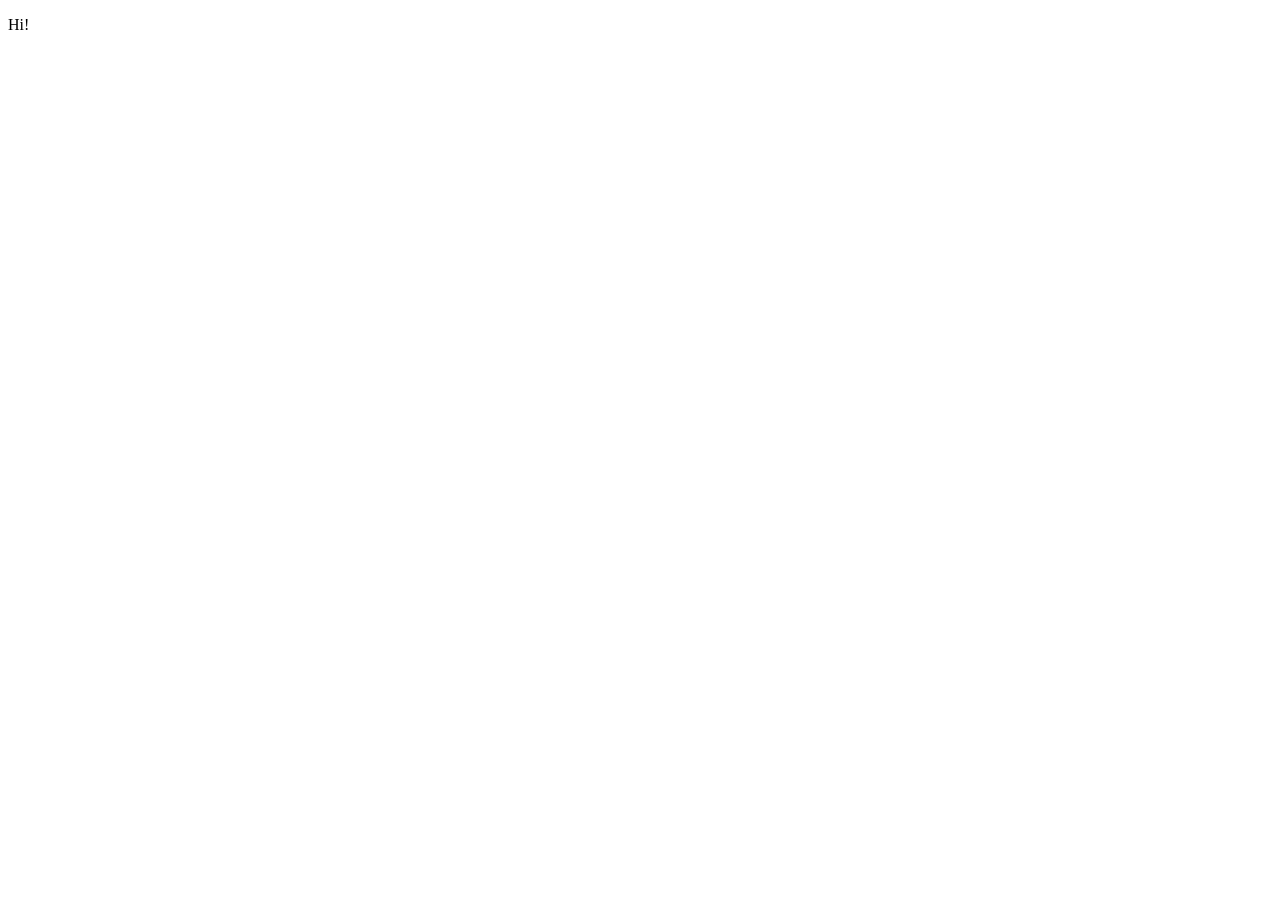
==== index.html @ 073b4546 "Add index.html with hi" ====
<!DOCTYPE html>
<html lang="en">
<head>
  <meta charset="utf-8">
  <meta name="viewport" content="width=device-width, initial-scale=1">
  <title>Hi</title>
</head>
<body>
  <p>Hi!</p>
</body>
</html>
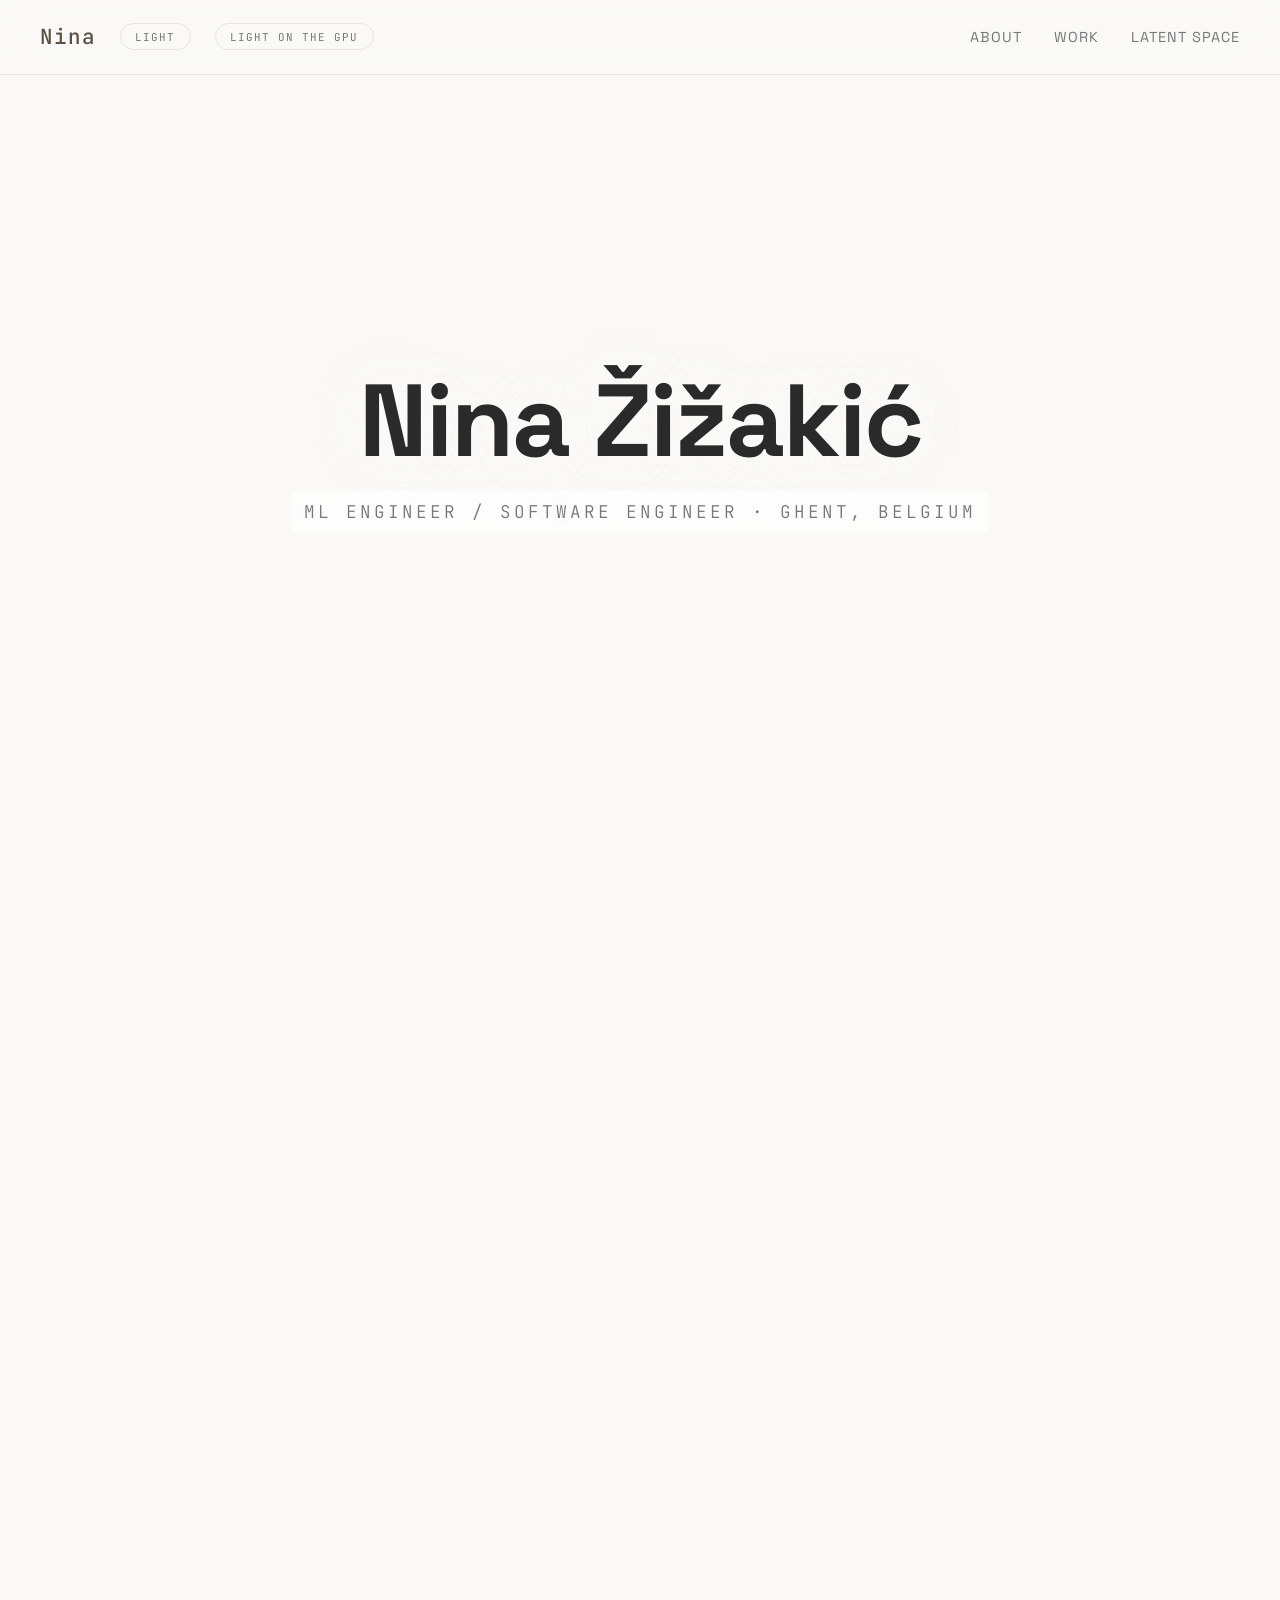
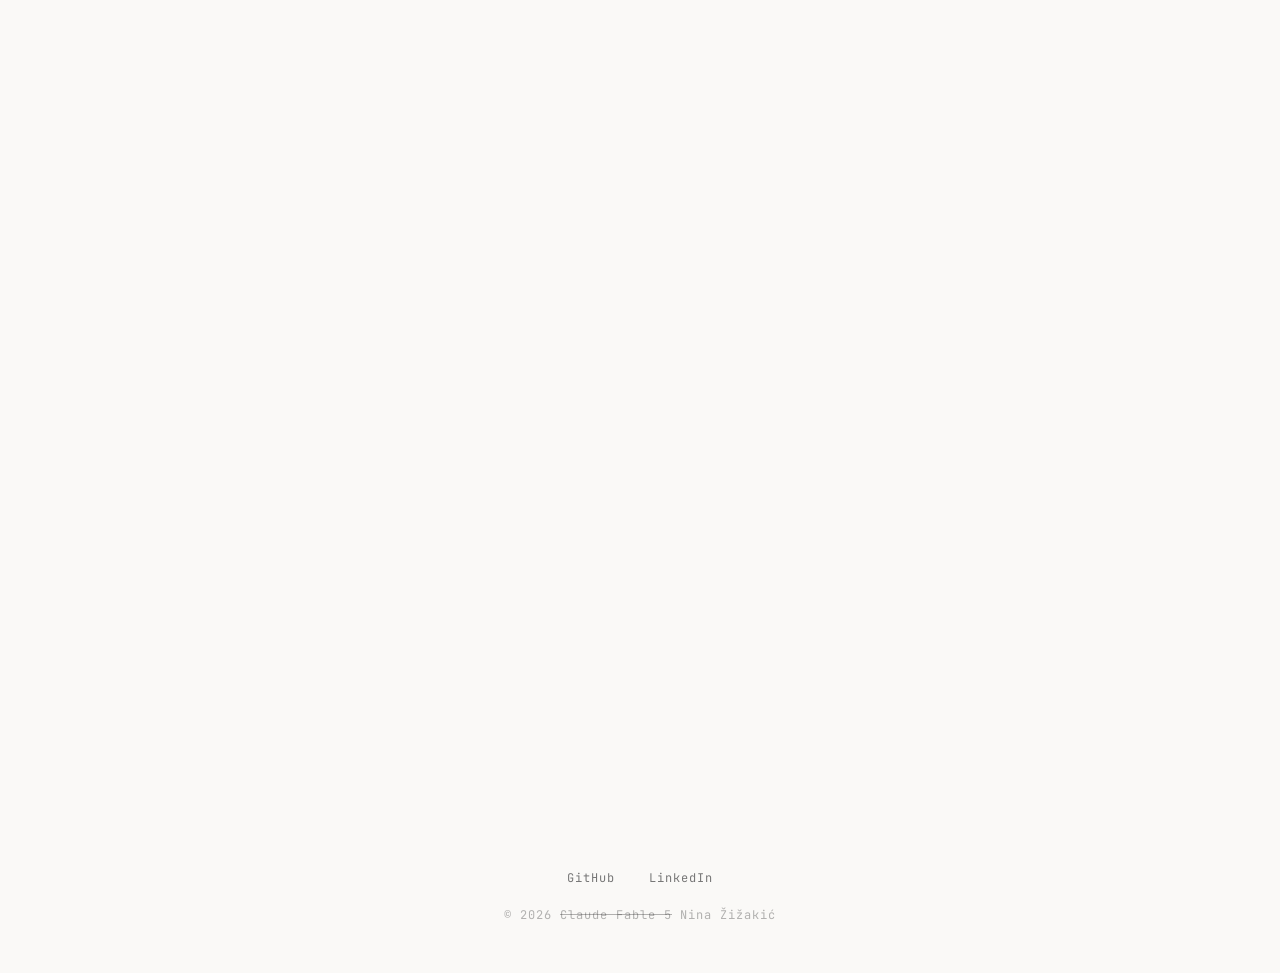
==== commit c2b4e5d0: "fix: stack mobile nav and correct section anchor scrolling - Stack the nav into two centered rows on" ====
--- a/index.html
+++ b/index.html
@@ -1,11 +1,107 @@
 <!DOCTYPE html>
 <html lang="en">
 <head>
-  <meta charset="utf-8">
-  <meta name="viewport" content="width=device-width, initial-scale=1">
-  <title>Hi</title>
+  <meta charset="UTF-8">
+  <meta name="viewport" content="width=device-width, initial-scale=1.0">
+  <title>Nina Žižakić</title>
+  <meta name="description" content="Nina Žižakić — ML Engineer / Software Engineer based in Ghent, Belgium.">
+  <link rel="icon" href="favicon.svg" type="image/svg+xml">
+  <link rel="stylesheet" href="css/style.css">
 </head>
 <body>
-  <p>Hi!</p>
+
+<canvas id="fractal-canvas"></canvas>
+
+<div class="content-layer">
+
+  <nav id="main-nav">
+    <div class="nav-left">
+      <a href="index.html" class="nav-logo">Nina</a>
+      <button id="mode-toggle" class="mode-toggle">light</button>
+      <button id="gpu-toggle" class="mode-toggle">light on the gpu</button>
+    </div>
+    <ul class="nav-links">
+      <li><a href="#about">About</a></li>
+      <li><a href="#work">Work</a></li>
+      <!-- <li><a href="photos.html">Photos</a></li> -->
+      <li><a href="latent-space.html">Latent Space</a></li>
+    </ul>
+  </nav>
+
+  <!-- Hero -->
+  <section class="hero">
+    <h1 class="hero-title">Nina Žižakić</h1>
+    <p class="hero-sub">ML Engineer / Software Engineer &middot; Ghent, Belgium</p>
+  </section>
+
+  <div class="zh-divider"></div>
+
+  <!-- About -->
+  <section class="section" id="about">
+    <div class="panel reveal">
+      <h2>About</h2>
+      <p>I am Nina and writing the bio was not prio.</p>
+      <p>
+        In my spare time I like to travel, spend a couple of hours per week resting at the gym, 
+        and start side projects I don't always finish.
+      </p>
+    </div>
+  </section>
+
+  <div class="zh-divider"></div>
+
+  <!-- Projects -->
+  <section class="section" id="work">
+    <div class="panel reveal">
+      <h2>Selected Work</h2>
+    </div>
+
+    <div class="project-grid">
+      <a class="project-card reveal" href="https://www.inthepocket.com/work/bancontact-company-ai-customer-support" target="_blank">
+        <span class="tag">Bancontact Company</span>
+        <h3>Penny — AI for Bancontact Customer Support</h3>
+        <p>AI assistant that automates customer support ticket handling for Bancontact by categorising inquiries and generating personalised responses.</p>
+      </a>
+
+      <div class="project-card reveal">
+        <span class="tag">Bancontact Company</span>
+        <h3>Ruby — Semantic Search on Bancontact's Extranet</h3>
+        <p>RAG-based search system that evolved into a chatbot for Bancontact's complex regulatory documents.</p>
+      </div>
+
+      <a class="project-card reveal" href="https://www.inthepocket.com/work/start-2-run" target="_blank">
+        <span class="tag">Golazo Energy</span>
+        <h3>Start 2 Run — Predicting Safe Running Speeds</h3>
+        <p>LSTM-based model that predicts safe running speeds for beginners, trained on 7,500 sessions. Helps prevent injuries that cause half of new runners to quit.</p>
+      </a>
+
+      <a class="project-card reveal" href="projects/phd.html">
+        <span class="tag">Ghent University</span>
+        <h3>My PhD — &ldquo;RAG for images&rdquo;</h3>
+        <p>My doctoral research on autoencoder-based methods for image dimensionality reduction at Ghent University, defended in 2022.</p>
+      </a>
+    </div>
+  </section>
+
+  <div class="zh-divider" style="margin-bottom:3rem;"></div>
+
+  <!-- Footer -->
+  <footer>
+    <p>
+      <a href="https://github.com/nimpy" target="_blank">GitHub</a>
+      <a href="https://www.linkedin.com/in/ninazizakic/" target="_blank">LinkedIn</a>
+    </p>
+    <p style="margin-top:1rem;">&copy; 2026 <s>Claude Fable 5</s> Nina Žižakić</p>
+  </footer>
+
+</div>
+
+<script src="js/fractal.js"></script>
+<script>
+  var nav = document.getElementById('main-nav');
+  window.addEventListener('scroll', function () {
+    nav.classList.toggle('scrolled', window.scrollY > 60);
+  });
+</script>
 </body>
 </html>
--- a/css/style.css
+++ b/css/style.css
@@ -0,0 +1,539 @@
+/* === Fractal Portfolio — Light Mode === */
+
+@import url('https://fonts.googleapis.com/css2?family=JetBrains+Mono:wght@300;400;500&family=Space+Grotesk:wght@300;400;500;600;700&display=swap');
+
+
+*, *::before, *::after { margin: 0; padding: 0; box-sizing: border-box; }
+
+:root {
+  --bg: #faf9f7;
+  --bg-panel: rgba(255, 255, 255, 0.88);
+  --text: #2a2a2a;
+  --text-muted: #777;
+  --accent: #5a5045;
+  --accent-hover: #3d352d;
+  --border: rgba(120, 110, 95, 0.15);
+  --border-hover: rgba(90, 80, 69, 0.3);
+  --tag-color: #8a7d6f;
+  --canvas-opacity: 1;
+  --canvas-filter: none;
+  --nav-bg: rgba(250, 249, 247, 0.7);
+  --nav-bg-scrolled: rgba(250, 249, 247, 0.92);
+  --footer-muted: rgba(42, 42, 42, 0.35);
+
+  transition: --canvas-opacity 0.6s, background 0.6s;
+}
+
+/* "Lighter" mode — everything gets even lighter */
+body.lighter {
+  --bg: #ffffff;
+  --bg-panel: rgba(255, 255, 255, 0.95);
+  --text: #3d3d3d;
+  --text-muted: #888;
+  --accent: #6d6256;
+  --accent-hover: #5a5045;
+  --border: rgba(160, 150, 135, 0.15);
+  --border-hover: rgba(138, 125, 111, 0.3);
+  --tag-color: #9a8e80;
+  --canvas-opacity: 0.35;
+  --canvas-filter: none;
+  --nav-bg: rgba(255, 255, 255, 0.7);
+  --nav-bg-scrolled: rgba(255, 255, 255, 0.92);
+  --footer-muted: rgba(60, 60, 60, 0.35);
+}
+
+html { scroll-behavior: smooth; scroll-padding-top: 6rem; }
+
+body {
+  font-family: 'Space Grotesk', system-ui, sans-serif;
+  background: var(--bg);
+  color: var(--text);
+  line-height: 1.7;
+  overflow-x: hidden;
+  -webkit-font-smoothing: antialiased;
+  transition: background 0.5s, color 0.5s;
+}
+
+/* === Fractal Canvas === */
+#fractal-canvas {
+  position: fixed;
+  top: 0; left: 0;
+  z-index: 0;
+  opacity: var(--canvas-opacity);
+  filter: var(--canvas-filter);
+  transition: opacity 0.6s, filter 0.6s;
+}
+
+/* === Content Layer === */
+.content-layer {
+  position: relative;
+  z-index: 1;
+}
+
+/* === Navigation === */
+nav {
+  position: fixed;
+  top: 0; left: 0; right: 0;
+  z-index: 100;
+  display: flex;
+  align-items: center;
+  justify-content: space-between;
+  padding: 1.2rem 2.5rem;
+  backdrop-filter: blur(20px);
+  -webkit-backdrop-filter: blur(20px);
+  background: var(--nav-bg);
+  border-bottom: 1px solid var(--border);
+  transition: background 0.4s;
+}
+
+nav.scrolled { background: var(--nav-bg-scrolled); }
+
+.nav-left {
+  display: flex;
+  align-items: center;
+  gap: 1.5rem;
+}
+
+.nav-logo {
+  font-family: 'JetBrains Mono', monospace;
+  font-size: 1.3rem;
+  font-weight: 500;
+  color: var(--accent);
+  text-decoration: none;
+  letter-spacing: 2px;
+}
+
+.nav-links { display: flex; flex-wrap: wrap; justify-content: center; gap: 2rem; list-style: none; }
+
+.nav-links a { white-space: nowrap; }
+
+.nav-links a {
+  color: var(--text-muted);
+  text-decoration: none;
+  font-size: 0.9rem;
+  font-weight: 400;
+  letter-spacing: 1px;
+  text-transform: uppercase;
+  position: relative;
+  transition: color 0.3s;
+}
+
+.nav-links a::after {
+  content: '';
+  position: absolute;
+  bottom: -4px; left: 0;
+  width: 0; height: 1px;
+  background: var(--accent);
+  transition: width 0.3s;
+}
+
+.nav-links a:hover { color: var(--accent); }
+.nav-links a:hover::after { width: 100%; }
+.nav-links a.active { color: var(--accent); }
+.nav-links a.active::after { width: 100%; }
+
+/* === Mode Toggle === */
+.mode-toggle {
+  font-family: 'JetBrains Mono', monospace;
+  font-size: 0.68rem;
+  letter-spacing: 1px;
+  text-transform: uppercase;
+  color: var(--text-muted);
+  background: none;
+  border: 1px solid var(--border);
+  border-radius: 20px;
+  padding: 0.35rem 0.9rem;
+  cursor: pointer;
+  transition: all 0.3s;
+  white-space: nowrap;
+}
+
+.mode-toggle:hover {
+  border-color: var(--accent);
+  color: var(--accent);
+}
+
+.mode-toggle.toggle-active {
+  border-color: var(--accent);
+  color: var(--accent);
+  background: rgba(90, 80, 69, 0.08);
+}
+
+/* === Hero === */
+.hero {
+  min-height: 100vh;
+  display: flex;
+  flex-direction: column;
+  justify-content: center;
+  align-items: center;
+  text-align: center;
+  padding: 2rem;
+}
+
+.hero-title {
+  font-size: clamp(3rem, 8vw, 7rem);
+  font-weight: 700;
+  letter-spacing: -2px;
+  line-height: 1.05;
+  color: var(--text);
+  margin-bottom: 1rem;
+  text-shadow: 0 1px 12px rgba(250,249,247,0.95), 0 0 50px rgba(250,249,247,0.85), 0 0 80px rgba(250,249,247,0.7);
+}
+
+.hero-sub {
+  font-family: 'JetBrains Mono', monospace;
+  font-size: clamp(0.85rem, 1.5vw, 1.1rem);
+  color: var(--text-muted);
+  font-weight: 300;
+  letter-spacing: 3px;
+  text-transform: uppercase;
+  text-shadow: 0 1px 10px rgba(250,249,247,0.95), 0 0 40px rgba(250,249,247,0.85), 0 0 70px rgba(250,249,247,0.7);
+  background: rgba(255, 255, 255, 0.65);
+  padding: 0.35em 0.7em;
+  border-radius: 4px;
+}
+
+.hero-hint {
+  position: absolute;
+  bottom: 2.5rem;
+  font-family: 'JetBrains Mono', monospace;
+  font-size: 0.7rem;
+  color: var(--text-muted);
+  letter-spacing: 2px;
+  text-transform: uppercase;
+  opacity: 0.4;
+  animation: pulse-fade 3s ease-in-out infinite;
+}
+
+@keyframes pulse-fade {
+  0%, 100% { opacity: 0.3; transform: translateY(0); }
+  50% { opacity: 0.5; transform: translateY(-4px); }
+}
+
+/* === Panels (content cards) === */
+.panel {
+  background: var(--bg-panel);
+  backdrop-filter: blur(20px) saturate(1.1);
+  -webkit-backdrop-filter: blur(20px) saturate(1.1);
+  border: 1px solid var(--border);
+  border-radius: 4px;
+  padding: 3rem 3.5rem;
+  max-width: 780px;
+  margin: 0 auto 4rem;
+  box-shadow: 0 1px 3px rgba(0, 0, 0, 0.04);
+  transition: background 0.5s, border-color 0.5s, box-shadow 0.5s;
+}
+
+.panel h2 {
+  font-family: 'JetBrains Mono', monospace;
+  font-size: 0.8rem;
+  text-transform: uppercase;
+  letter-spacing: 4px;
+  color: var(--accent);
+  margin-bottom: 1.8rem;
+  display: flex;
+  align-items: center;
+  gap: 0.8rem;
+}
+
+.panel h2::before {
+  content: '';
+  display: inline-block;
+  width: 20px; height: 1px;
+  background: var(--accent);
+}
+
+.panel p {
+  font-size: 1.05rem;
+  color: var(--text-muted);
+  margin-bottom: 1rem;
+}
+
+.panel a {
+  color: var(--accent);
+  text-decoration: none;
+  border-bottom: 1px solid var(--border);
+  transition: border-color 0.3s, color 0.3s;
+}
+
+.panel a:hover { border-color: var(--accent); color: var(--accent-hover); }
+
+/* === Section spacing === */
+.section { padding: 6rem 2rem; }
+
+/* A panel that ends its section shouldn't add bottom margin —
+   keeps the divider centered between sections. */
+.section > .panel:last-child { margin-bottom: 0; }
+
+/* === Sierpinski Divider === */
+.zh-divider { margin: 2rem auto; max-width: 600px; }
+
+/* === Project Cards === */
+.project-grid {
+  display: grid;
+  grid-template-columns: repeat(auto-fit, minmax(300px, 1fr));
+  gap: 1.5rem;
+  max-width: 780px;
+  margin: 0 auto;
+}
+
+.project-card {
+  background: var(--bg-panel);
+  backdrop-filter: blur(20px);
+  -webkit-backdrop-filter: blur(20px);
+  border: 1px solid var(--border);
+  border-radius: 4px;
+  padding: 2rem 2.2rem;
+  text-decoration: none;
+  color: var(--text);
+  transition: border-color 0.4s, transform 0.4s, box-shadow 0.4s;
+  display: block;
+  box-shadow: 0 1px 3px rgba(0, 0, 0, 0.04);
+}
+
+.project-card:hover {
+  border-color: var(--border-hover);
+  transform: translateY(-3px);
+  box-shadow: 0 6px 20px rgba(0, 0, 0, 0.06);
+}
+
+.project-card h3 {
+  font-size: 1.15rem;
+  font-weight: 600;
+  margin-bottom: 0.6rem;
+  color: var(--text);
+}
+
+.project-card .tag {
+  font-family: 'JetBrains Mono', monospace;
+  font-size: 0.65rem;
+  text-transform: uppercase;
+  letter-spacing: 2px;
+  color: var(--tag-color);
+  margin-bottom: 0.8rem;
+  display: block;
+}
+
+.project-card p {
+  font-size: 0.9rem;
+  color: var(--text-muted);
+  line-height: 1.6;
+}
+
+/* === Reveal animation === */
+.reveal {
+  opacity: 0;
+  transform: translateY(30px);
+  transition: opacity 0.8s cubic-bezier(0.16, 1, 0.3, 1),
+              transform 0.8s cubic-bezier(0.16, 1, 0.3, 1);
+}
+
+.reveal.visible {
+  opacity: 1;
+  transform: translateY(0);
+}
+
+.reveal:nth-child(2) { transition-delay: 0.1s; }
+.reveal:nth-child(3) { transition-delay: 0.2s; }
+.reveal:nth-child(4) { transition-delay: 0.3s; }
+
+/* === Footer === */
+footer {
+  text-align: center;
+  padding: 3rem 2rem;
+  font-family: 'JetBrains Mono', monospace;
+  font-size: 0.75rem;
+  color: var(--footer-muted);
+  letter-spacing: 1px;
+}
+
+footer a {
+  color: var(--text-muted);
+  text-decoration: none;
+  margin: 0 0.8rem;
+  transition: color 0.3s;
+}
+
+footer a:hover { color: var(--accent); }
+
+/* === Detail Page === */
+.detail-hero {
+  min-height: 50vh;
+  display: flex;
+  flex-direction: column;
+  justify-content: flex-end;
+  padding: 2rem 2rem 4rem;
+  text-align: center;
+}
+
+.detail-hero h1 {
+  font-size: clamp(2rem, 5vw, 4rem);
+  font-weight: 700;
+  color: var(--text);
+  margin-bottom: 0.5rem;
+  text-shadow: 0 1px 8px rgba(250,249,247,0.9), 0 0 40px rgba(250,249,247,0.8);
+}
+
+.detail-hero .tag {
+  font-family: 'JetBrains Mono', monospace;
+  font-size: 0.7rem;
+  letter-spacing: 3px;
+  text-transform: uppercase;
+  color: var(--tag-color);
+  text-shadow: 0 1px 8px rgba(250,249,247,0.9), 0 0 40px rgba(250,249,247,0.8);
+}
+
+.detail-content {
+  max-width: 680px;
+  margin: 0 auto;
+  padding: 0 2rem 6rem;
+}
+
+.detail-content .panel { margin-bottom: 2rem; }
+
+/* === Album Grid (photos hub) === */
+.album-grid {
+  display: grid;
+  grid-template-columns: repeat(auto-fill, minmax(320px, 1fr));
+  gap: 2rem;
+  max-width: 780px;
+  margin: 0 auto;
+  padding: 0 2rem;
+}
+
+.album-card {
+  text-decoration: none;
+  color: var(--text);
+  display: block;
+  transition: transform 0.4s;
+}
+
+.album-card:hover { transform: translateY(-4px); }
+
+.album-cover {
+  aspect-ratio: 3/2;
+  border-radius: 4px;
+  overflow: hidden;
+  border: 1px solid var(--border);
+  margin-bottom: 1rem;
+  transition: border-color 0.4s;
+}
+
+.album-card:hover .album-cover { border-color: var(--border-hover); }
+
+.album-cover img {
+  width: 100%;
+  height: 100%;
+  object-fit: cover;
+  transition: transform 0.6s;
+}
+
+.album-card:hover .album-cover img { transform: scale(1.03); }
+
+.album-card h3 {
+  font-size: 1.15rem;
+  font-weight: 600;
+  margin-bottom: 0.3rem;
+  text-shadow: 0 1px 8px rgba(250,249,247,0.9), 0 0 40px rgba(250,249,247,0.8);
+}
+
+.album-card p {
+  font-size: 0.9rem;
+  color: var(--text-muted);
+  text-shadow: 0 1px 8px rgba(250,249,247,0.9), 0 0 40px rgba(250,249,247,0.8);
+}
+
+/* === Photo Gallery (album page) === */
+.photo-list {
+  max-width: 780px;
+  margin: 0 auto;
+  padding: 0 2rem;
+  display: flex;
+  flex-direction: column;
+  gap: 3.5rem;
+}
+
+.photo-item { }
+
+.photo-item img {
+  width: 100%;
+  border-radius: 4px;
+  display: block;
+  border: 1px solid var(--border);
+}
+
+.photo-item figcaption {
+  margin-top: 0.8rem;
+  font-size: 0.95rem;
+  color: var(--text-muted);
+  line-height: 1.5;
+  font-style: italic;
+  text-shadow: 0 1px 8px rgba(250,249,247,0.9), 0 0 40px rgba(250,249,247,0.8);
+}
+
+/* === Back link === */
+.back-link {
+  display: inline-flex;
+  align-items: center;
+  gap: 0.5rem;
+  font-family: 'JetBrains Mono', monospace;
+  font-size: 0.75rem;
+  color: var(--text-muted);
+  text-decoration: none;
+  letter-spacing: 1px;
+  margin-bottom: 2rem;
+  transition: color 0.3s;
+  text-shadow: 0 1px 8px rgba(250,249,247,0.9), 0 0 40px rgba(250,249,247,0.8);
+}
+
+.back-link:hover { color: var(--accent); }
+
+/* === Tags list === */
+.tag-list {
+  display: flex;
+  flex-wrap: wrap;
+  gap: 0.5rem;
+  list-style: none;
+  margin-top: 1rem;
+}
+
+.tag-list li {
+  font-family: 'JetBrains Mono', monospace;
+  font-size: 0.68rem;
+  letter-spacing: 1px;
+  text-transform: uppercase;
+  padding: 0.35rem 0.9rem;
+  border: 1px solid var(--border);
+  border-radius: 20px;
+  color: var(--text-muted);
+  transition: border-color 0.3s;
+}
+
+/* === Responsive === */
+@media (max-width: 768px) {
+  html { scroll-padding-top: 9rem; }
+  nav {
+    flex-direction: column;
+    gap: 0.75rem;
+    padding: 0.9rem 1.2rem;
+  }
+  .nav-left {
+    gap: 1rem;
+    flex-wrap: wrap;
+    justify-content: center;
+  }
+  .nav-links { gap: 1.5rem; }
+  .nav-links a { font-size: 0.78rem; }
+  .panel { padding: 2rem 1.5rem; margin-left: 1rem; margin-right: 1rem; }
+  .project-grid { grid-template-columns: 1fr; margin: 0 1rem; }
+  .album-grid { grid-template-columns: 1fr; padding: 0 1rem; }
+  .photo-list { padding: 0 1rem; }
+  .hero-hint { display: none; }
+  .section { padding: 4rem 1rem; }
+  .mode-toggle { font-size: 0.6rem; padding: 0.3rem 0.7rem; }
+}
+
+@media (max-width: 480px) {
+  .hero-title { font-size: 2.5rem; }
+  .nav-logo { font-size: 1.1rem; }
+}
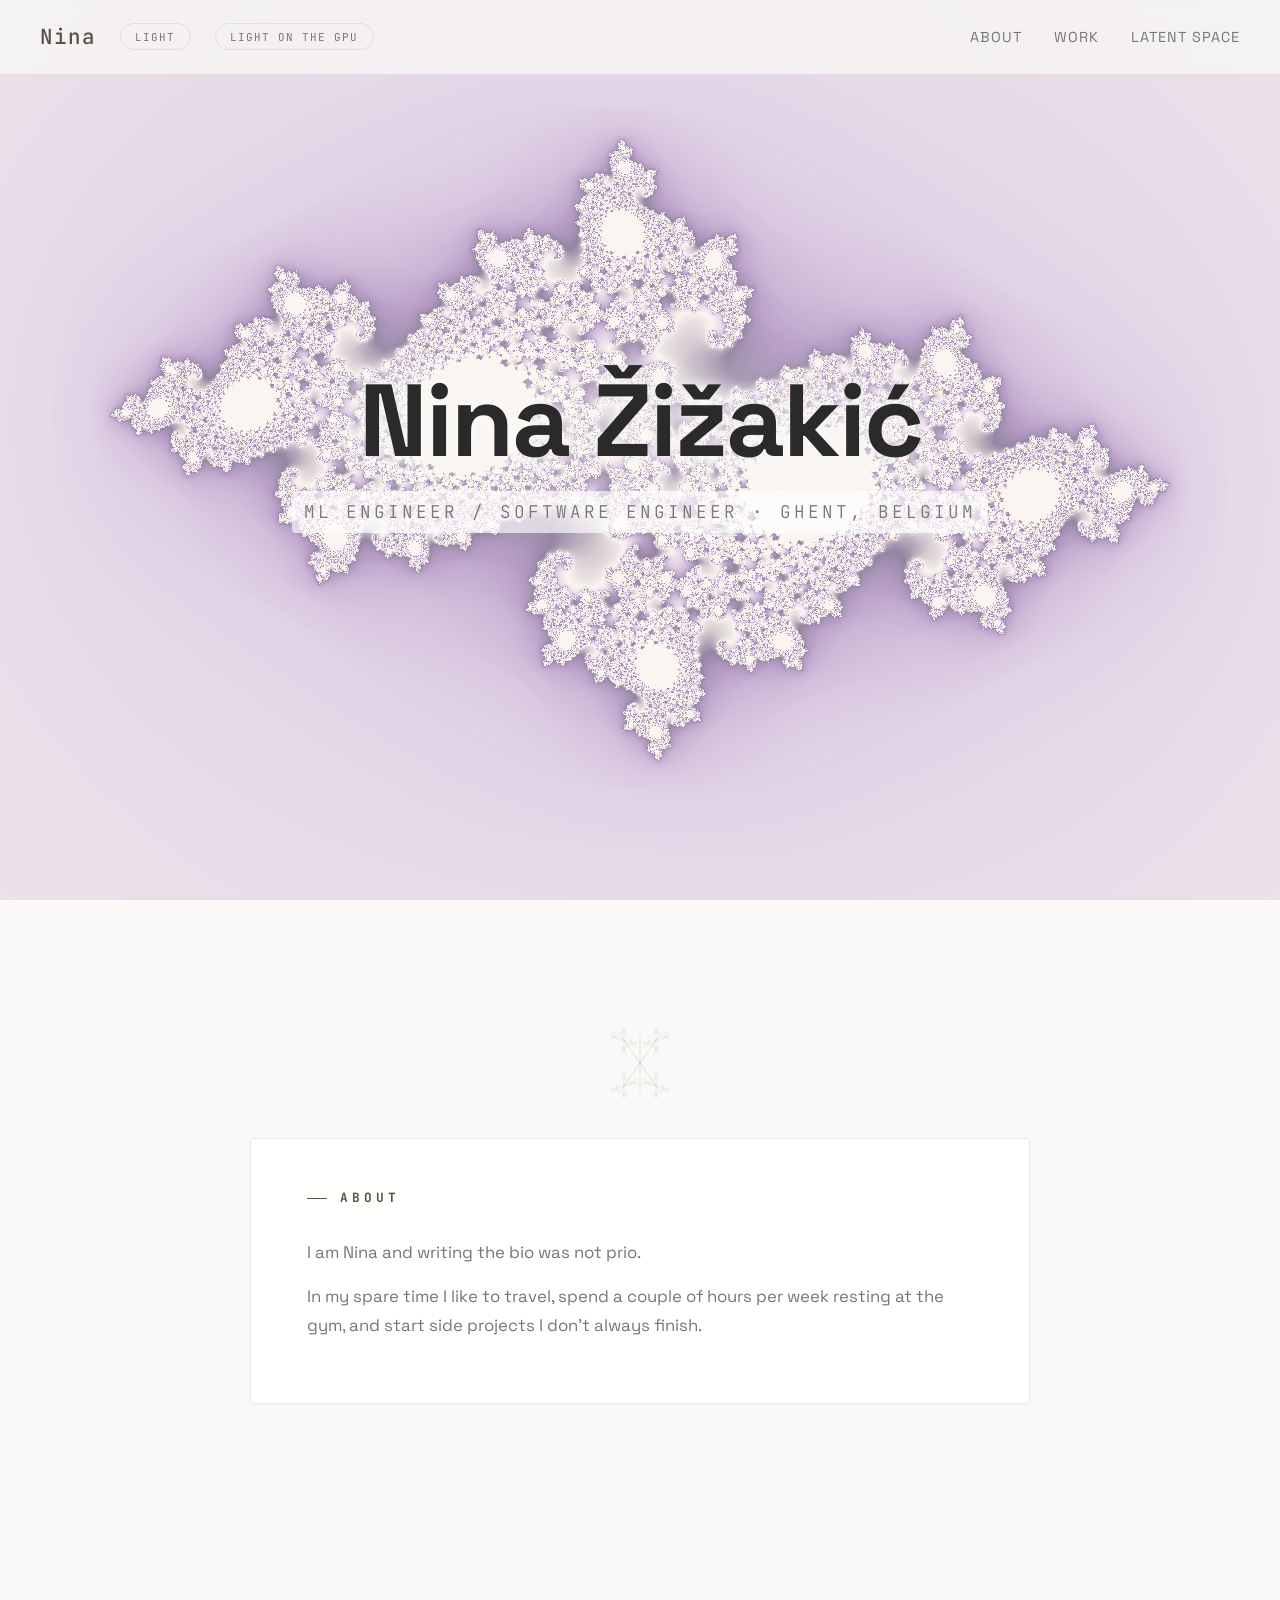
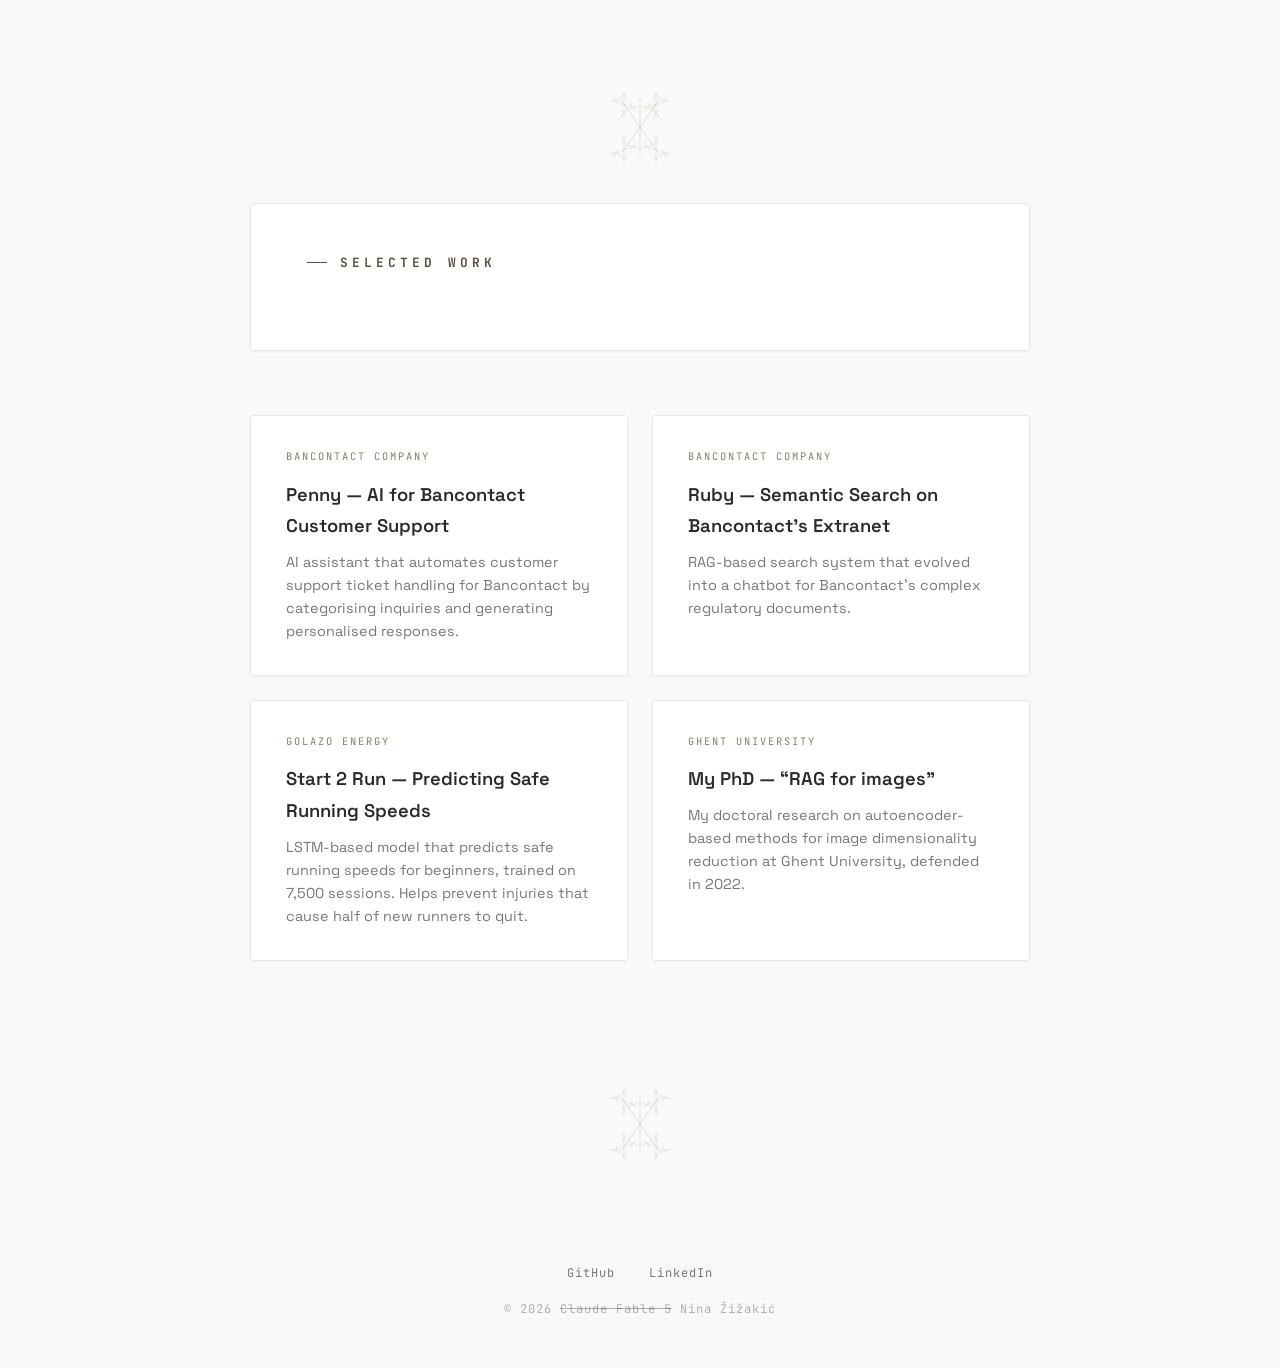
==== commit e606bd89: "feat: create initial personal website" ====
--- a/index.html
+++ b/index.html
@@ -34,10 +34,10 @@
     <p class="hero-sub">ML Engineer / Software Engineer &middot; Ghent, Belgium</p>
   </section>
 
-  <div class="zh-divider"></div>
-
   <!-- About -->
   <section class="section" id="about">
+    <div class="zh-divider"></div>
+
     <div class="panel reveal">
       <h2>About</h2>
       <p>I am Nina and writing the bio was not prio.</p>
@@ -48,10 +48,10 @@
     </div>
   </section>
 
-  <div class="zh-divider"></div>
-
   <!-- Projects -->
   <section class="section" id="work">
+    <div class="zh-divider"></div>
+
     <div class="panel reveal">
       <h2>Selected Work</h2>
     </div>
--- a/css/style.css
+++ b/css/style.css
@@ -42,7 +42,7 @@
   --footer-muted: rgba(60, 60, 60, 0.35);
 }
 
-html { scroll-behavior: smooth; scroll-padding-top: 6rem; }
+html { scroll-behavior: smooth; }
 
 body {
   font-family: 'Space Grotesk', system-ui, sans-serif;
@@ -103,9 +103,7 @@
   letter-spacing: 2px;
 }
 
-.nav-links { display: flex; flex-wrap: wrap; justify-content: center; gap: 2rem; list-style: none; }
-
-.nav-links a { white-space: nowrap; }
+.nav-links { display: flex; gap: 2rem; list-style: none; }
 
 .nav-links a {
   color: var(--text-muted);
@@ -261,10 +259,6 @@
 /* === Section spacing === */
 .section { padding: 6rem 2rem; }
 
-/* A panel that ends its section shouldn't add bottom margin —
-   keeps the divider centered between sections. */
-.section > .panel:last-child { margin-bottom: 0; }
-
 /* === Sierpinski Divider === */
 .zh-divider { margin: 2rem auto; max-width: 600px; }
 
@@ -511,18 +505,8 @@
 
 /* === Responsive === */
 @media (max-width: 768px) {
-  html { scroll-padding-top: 9rem; }
-  nav {
-    flex-direction: column;
-    gap: 0.75rem;
-    padding: 0.9rem 1.2rem;
-  }
-  .nav-left {
-    gap: 1rem;
-    flex-wrap: wrap;
-    justify-content: center;
-  }
-  .nav-links { gap: 1.5rem; }
+  nav { padding: 1rem 1.2rem; }
+  .nav-links { gap: 1.2rem; }
   .nav-links a { font-size: 0.78rem; }
   .panel { padding: 2rem 1.5rem; margin-left: 1rem; margin-right: 1rem; }
   .project-grid { grid-template-columns: 1fr; margin: 0 1rem; }
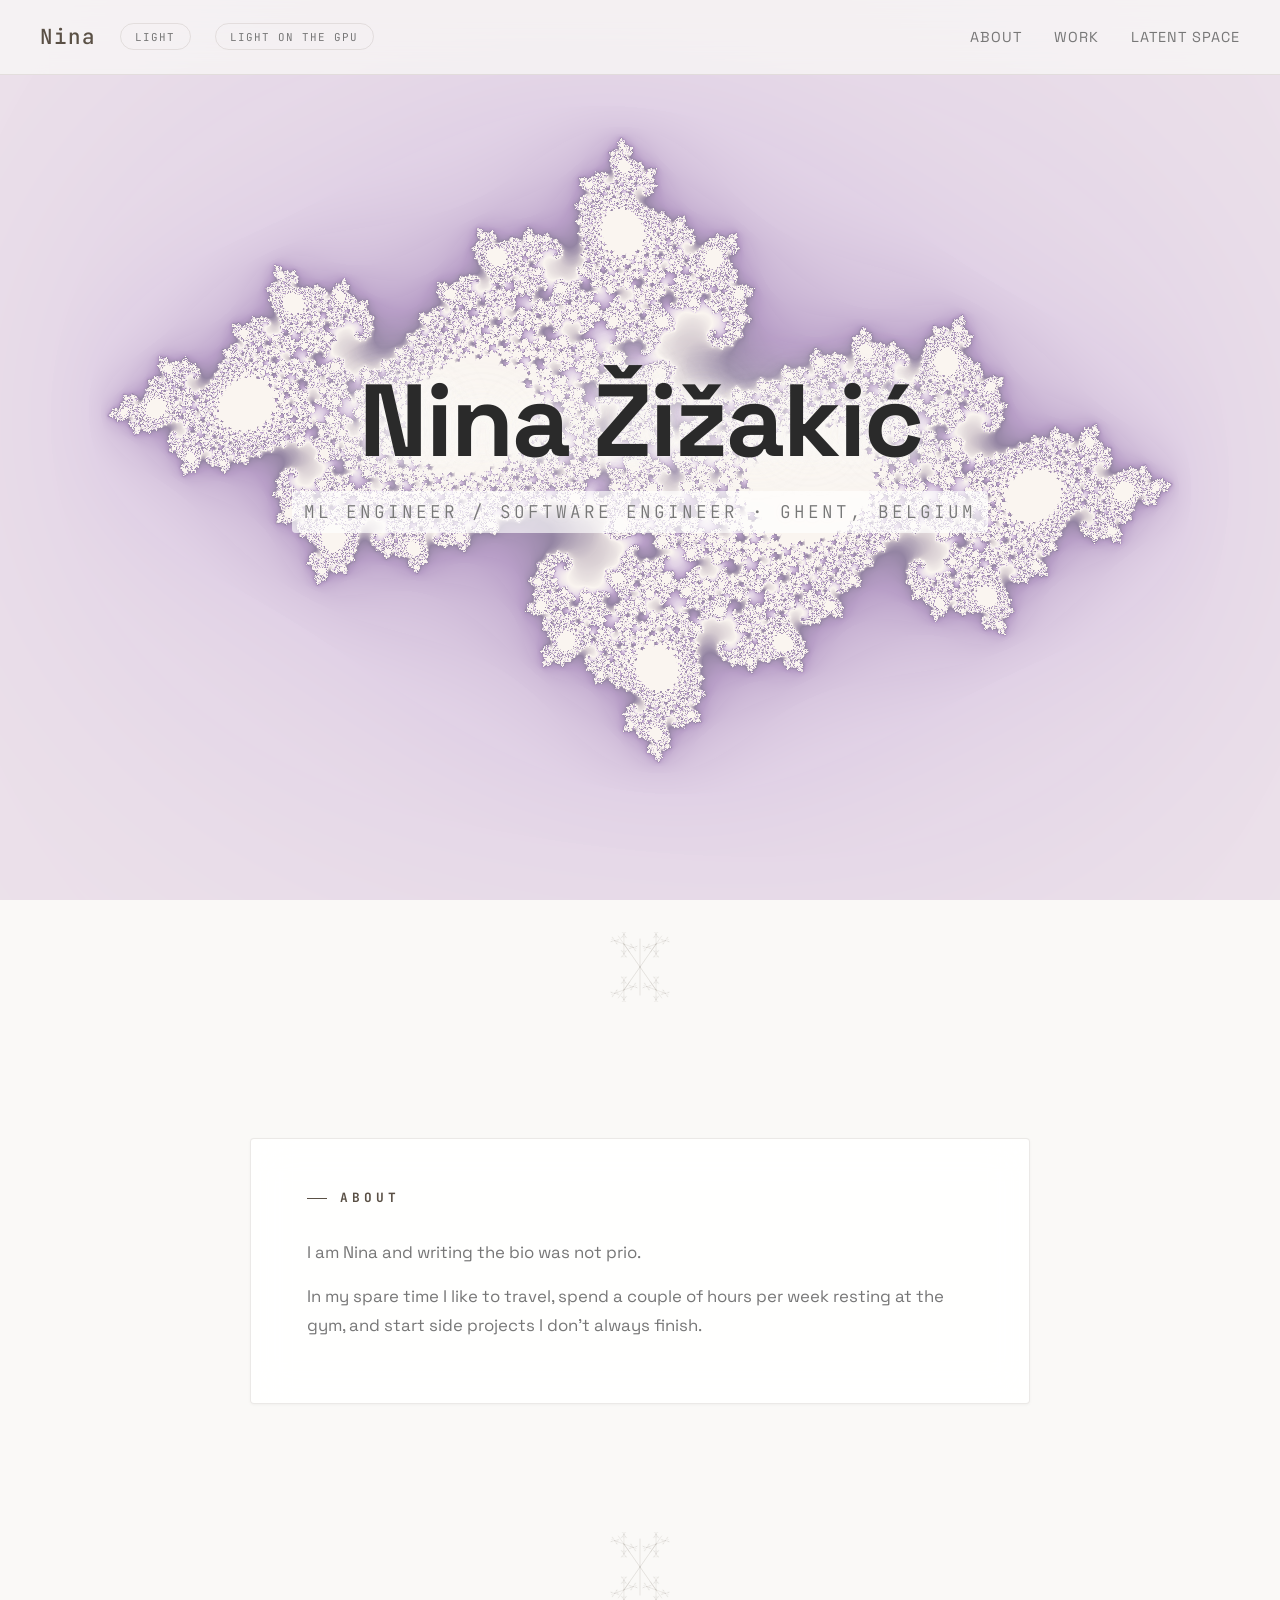
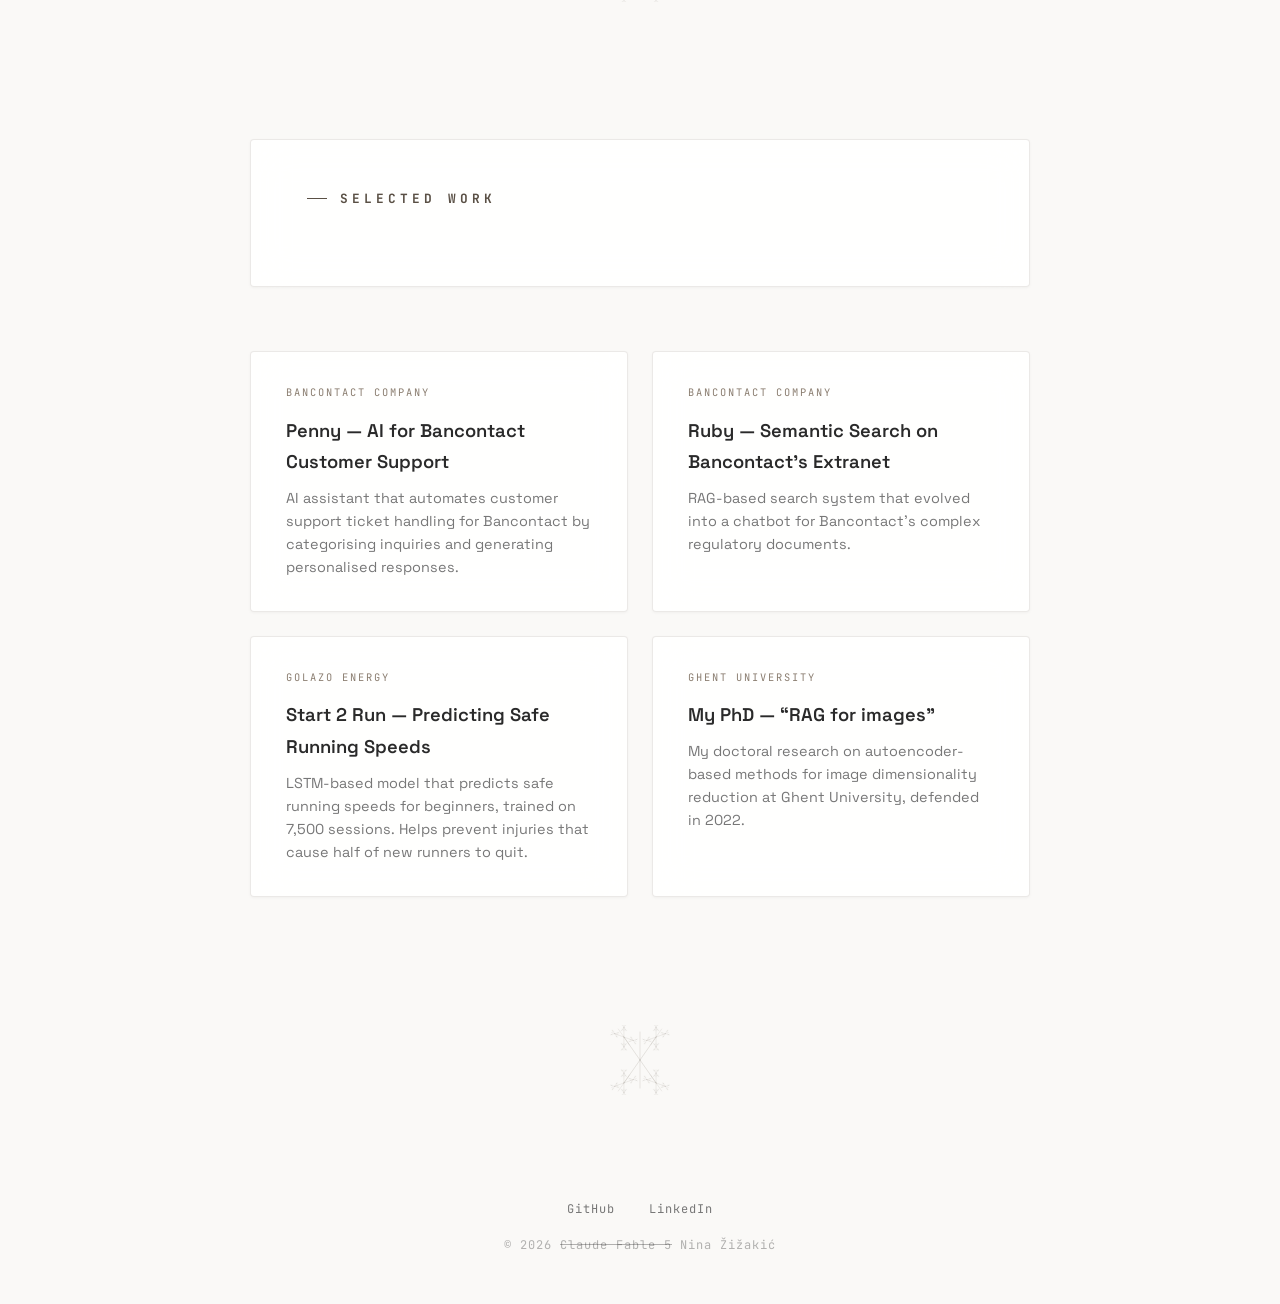
==== commit d76dc640: "fix: opt out of browser forced dark mode with light-only color-scheme Browsers with OS dark mode ena" ====
--- a/index.html
+++ b/index.html
@@ -3,6 +3,7 @@
 <head>
   <meta charset="UTF-8">
   <meta name="viewport" content="width=device-width, initial-scale=1.0">
+  <meta name="color-scheme" content="only light">
   <title>Nina Žižakić</title>
   <meta name="description" content="Nina Žižakić — ML Engineer / Software Engineer based in Ghent, Belgium.">
   <link rel="icon" href="favicon.svg" type="image/svg+xml">
@@ -34,10 +35,10 @@
     <p class="hero-sub">ML Engineer / Software Engineer &middot; Ghent, Belgium</p>
   </section>
 
+  <div class="zh-divider"></div>
+
   <!-- About -->
   <section class="section" id="about">
-    <div class="zh-divider"></div>
-
     <div class="panel reveal">
       <h2>About</h2>
       <p>I am Nina and writing the bio was not prio.</p>
@@ -48,10 +49,10 @@
     </div>
   </section>
 
+  <div class="zh-divider"></div>
+
   <!-- Projects -->
   <section class="section" id="work">
-    <div class="zh-divider"></div>
-
     <div class="panel reveal">
       <h2>Selected Work</h2>
     </div>
--- a/css/style.css
+++ b/css/style.css
@@ -6,6 +6,9 @@
 *, *::before, *::after { margin: 0; padding: 0; box-sizing: border-box; }
 
 :root {
+  /* Site is light-only; opt out of browser forced/auto dark mode */
+  color-scheme: only light;
+
   --bg: #faf9f7;
   --bg-panel: rgba(255, 255, 255, 0.88);
   --text: #2a2a2a;
@@ -42,7 +45,7 @@
   --footer-muted: rgba(60, 60, 60, 0.35);
 }
 
-html { scroll-behavior: smooth; }
+html { scroll-behavior: smooth; scroll-padding-top: 6rem; }
 
 body {
   font-family: 'Space Grotesk', system-ui, sans-serif;
@@ -103,7 +106,9 @@
   letter-spacing: 2px;
 }
 
-.nav-links { display: flex; gap: 2rem; list-style: none; }
+.nav-links { display: flex; flex-wrap: wrap; justify-content: center; gap: 2rem; list-style: none; }
+
+.nav-links a { white-space: nowrap; }
 
 .nav-links a {
   color: var(--text-muted);
@@ -259,6 +264,10 @@
 /* === Section spacing === */
 .section { padding: 6rem 2rem; }
 
+/* A panel that ends its section shouldn't add bottom margin —
+   keeps the divider centered between sections. */
+.section > .panel:last-child { margin-bottom: 0; }
+
 /* === Sierpinski Divider === */
 .zh-divider { margin: 2rem auto; max-width: 600px; }
 
@@ -505,8 +514,18 @@
 
 /* === Responsive === */
 @media (max-width: 768px) {
-  nav { padding: 1rem 1.2rem; }
-  .nav-links { gap: 1.2rem; }
+  html { scroll-padding-top: 9rem; }
+  nav {
+    flex-direction: column;
+    gap: 0.75rem;
+    padding: 0.9rem 1.2rem;
+  }
+  .nav-left {
+    gap: 1rem;
+    flex-wrap: wrap;
+    justify-content: center;
+  }
+  .nav-links { gap: 1.5rem; }
   .nav-links a { font-size: 0.78rem; }
   .panel { padding: 2rem 1.5rem; margin-left: 1rem; margin-right: 1rem; }
   .project-grid { grid-template-columns: 1fr; margin: 0 1rem; }
